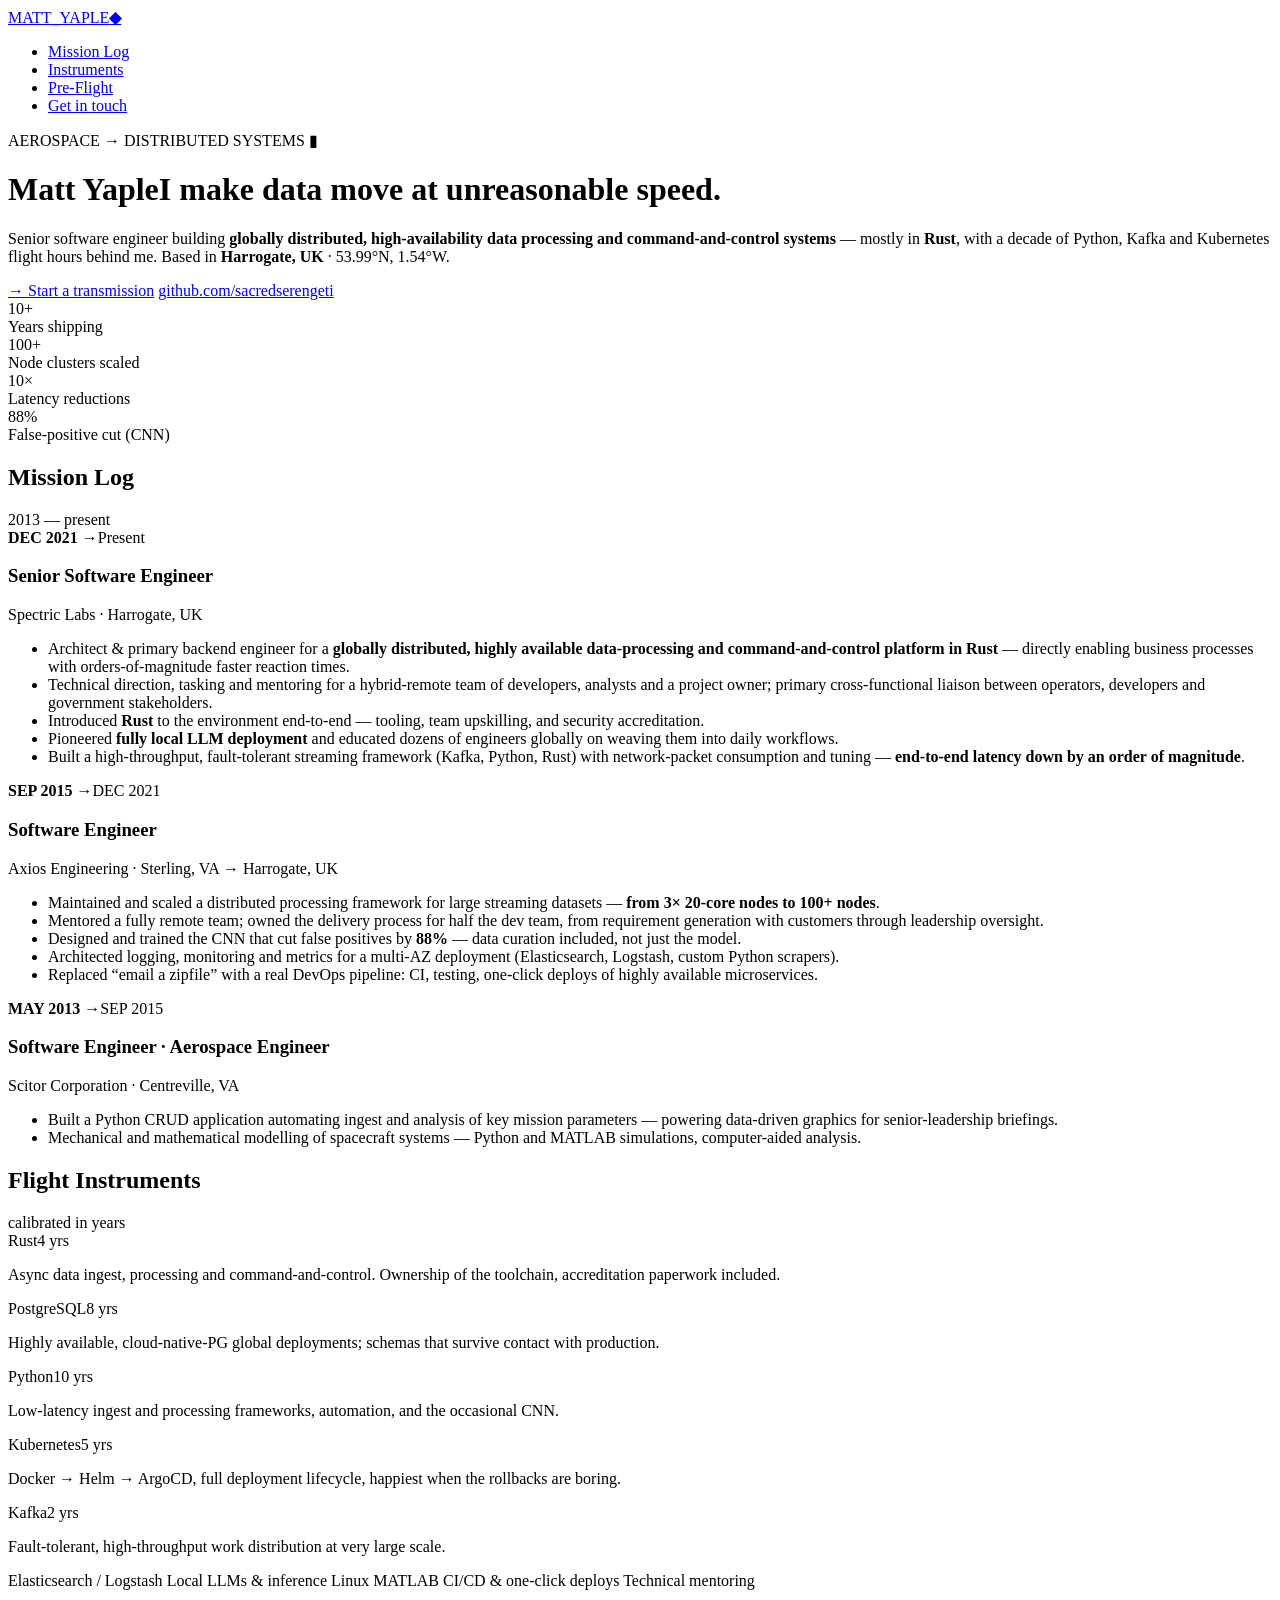
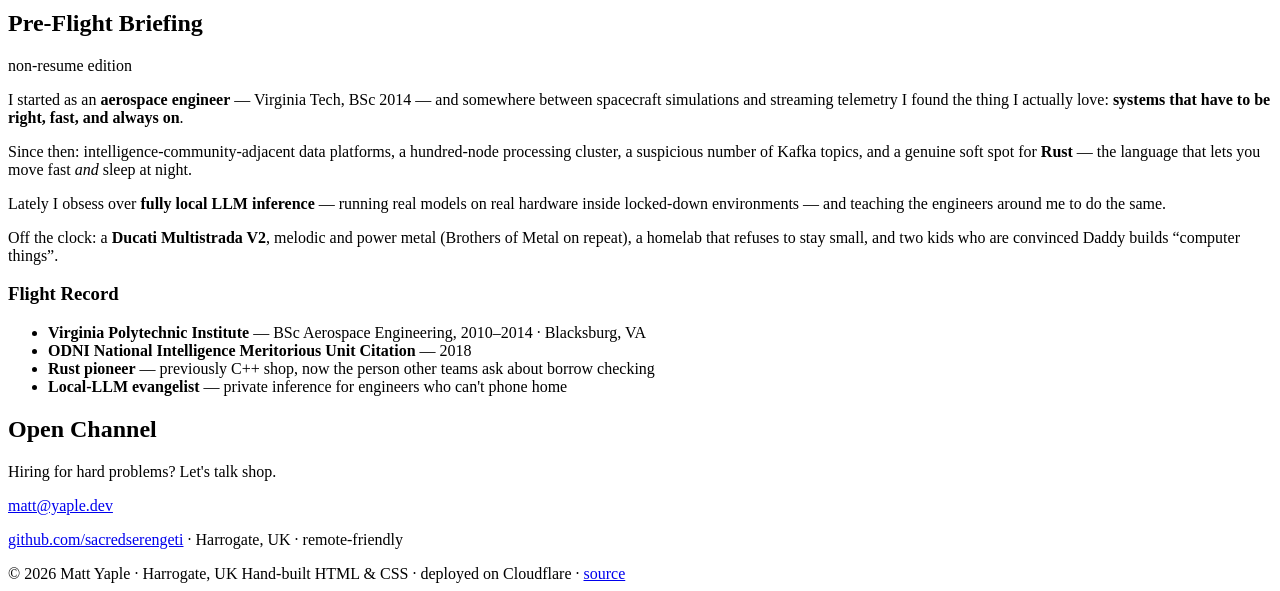
==== site/index.html @ 5a9ed224 "Personal site: single-page static site, Workers static assets deploy" ====
<!DOCTYPE html>
<html lang="en">
<head>
<meta charset="utf-8" />
<meta name="viewport" content="width=device-width, initial-scale=1" />
<title>Matt Yaple — Senior Software Engineer · Distributed Systems &amp; Rust</title>
<meta name="description" content="Matt Yaple — senior software engineer in Harrogate, UK. Ten-plus years building high-throughput, fault-tolerant data and command-and-control systems in Rust, Python and Kafka. Aerospace engineer by training, systems engineer by obsession." />
<link rel="canonical" href="https://matt.yaple.dev/" />
<meta property="og:title" content="Matt Yaple — Senior Software Engineer" />
<meta property="og:description" content="Rust, Kafka and very fast data pipelines. Aerospace-trained, systems-obsessed, based in Harrogate, UK." />
<meta property="og:type" content="website" />
<meta property="og:url" content="https://matt.yaple.dev/" />
<meta name="theme-color" content="#0b1020" />
<link rel="icon" type="image/svg+xml" href="/assets/favicon.svg" />
<link rel="stylesheet" href="/assets/styles.css" />
</head>
<body>
<div class="grid-bg" aria-hidden="true"></div>

<header class="nav">
  <div class="wrap">
    <a class="wordmark" href="/">MATT<b>_</b>YAPLE<b>◆</b></a>
    <nav aria-label="Sections">
      <ul class="nav-links">
        <li><a href="#log">Mission Log</a></li>
        <li><a href="#instruments">Instruments</a></li>
        <li><a href="#about">Pre-Flight</a></li>
        <li><a class="nav-cta" href="#contact">Get in touch</a></li>
      </ul>
    </nav>
  </div>
</header>

<main>
  <!-- ── HERO ───────────────────────────────────────── -->
  <div class="hero">
    <div class="wrap">
      <p class="eyebrow">AEROSPACE → DISTRIBUTED SYSTEMS <span class="blink">▮</span></p>
      <h1>Matt Yaple<span class="thin">I make data move at unreasonable speed.</span></h1>
      <p class="lede">
        Senior software engineer building <strong>globally distributed, high-availability data
        processing and command-and-control systems</strong> — mostly in <strong>Rust</strong>, with a
        decade of Python, Kafka and Kubernetes flight hours behind me. Based in
        <strong>Harrogate, UK</strong> · 53.99°N, 1.54°W.
      </p>
      <div class="cta-row">
        <a class="btn btn-primary" href="#contact">→ Start a transmission</a>
        <a class="btn btn-ghost" href="https://github.com/sacredserengeti" rel="me noopener">github.com/sacredserengeti</a>
      </div>
      <div class="telemetry" aria-label="Headline numbers">
        <div><div class="n">10+</div><div class="l">Years shipping</div></div>
        <div><div class="n">100+</div><div class="l">Node clusters scaled</div></div>
        <div><div class="n">10×</div><div class="l">Latency reductions</div></div>
        <div><div class="n">88%</div><div class="l">False-positive cut (CNN)</div></div>
      </div>
    </div>
  </div>

  <!-- ── MISSION LOG ────────────────────────────────── -->
  <section id="log" aria-labelledby="log-h">
    <div class="wrap">
      <div class="section-head">
        <h2 id="log-h">Mission Log</h2>
        <span class="section-note">2013 — present</span>
      </div>

      <article class="log-entry">
        <div class="log-date"><b>DEC 2021 →</b>Present</div>
        <div>
          <h3 class="log-role">Senior Software Engineer</h3>
          <p class="log-org">Spectric Labs <span>· Harrogate, UK</span></p>
          <ul class="tick">
            <li>Architect &amp; primary backend engineer for a <b>globally distributed, highly available data-processing and command-and-control platform in Rust</b> — directly enabling business processes with orders-of-magnitude faster reaction times.</li>
            <li>Technical direction, tasking and mentoring for a hybrid-remote team of developers, analysts and a project owner; primary cross-functional liaison between operators, developers and government stakeholders.</li>
            <li>Introduced <b>Rust</b> to the environment end-to-end — tooling, team upskilling, and security accreditation.</li>
            <li>Pioneered <b>fully local LLM deployment</b> and educated dozens of engineers globally on weaving them into daily workflows.</li>
            <li>Built a high-throughput, fault-tolerant streaming framework (Kafka, Python, Rust) with network-packet consumption and tuning — <b>end-to-end latency down by an order of magnitude</b>.</li>
          </ul>
        </div>
      </article>

      <article class="log-entry">
        <div class="log-date"><b>SEP 2015 →</b>DEC 2021</div>
        <div>
          <h3 class="log-role">Software Engineer</h3>
          <p class="log-org">Axios Engineering <span>· Sterling, VA → Harrogate, UK</span></p>
          <ul class="tick">
            <li>Maintained and scaled a distributed processing framework for large streaming datasets — <b>from 3× 20-core nodes to 100+ nodes</b>.</li>
            <li>Mentored a fully remote team; owned the delivery process for half the dev team, from requirement generation with customers through leadership oversight.</li>
            <li>Designed and trained the CNN that cut false positives by <b>88%</b> — data curation included, not just the model.</li>
            <li>Architected logging, monitoring and metrics for a multi-AZ deployment (Elasticsearch, Logstash, custom Python scrapers).</li>
            <li>Replaced “email a zipfile” with a real DevOps pipeline: CI, testing, one-click deploys of highly available microservices.</li>
          </ul>
        </div>
      </article>

      <article class="log-entry">
        <div class="log-date"><b>MAY 2013 →</b>SEP 2015</div>
        <div>
          <h3 class="log-role">Software Engineer · Aerospace Engineer</h3>
          <p class="log-org">Scitor Corporation <span>· Centreville, VA</span></p>
          <ul class="tick">
            <li>Built a Python CRUD application automating ingest and analysis of key mission parameters — powering data-driven graphics for senior-leadership briefings.</li>
            <li>Mechanical and mathematical modelling of spacecraft systems — Python and MATLAB simulations, computer-aided analysis.</li>
          </ul>
        </div>
      </article>
    </div>
  </section>

  <!-- ── INSTRUMENTS ────────────────────────────────── -->
  <section id="instruments" aria-labelledby="inst-h">
    <div class="wrap">
      <div class="section-head">
        <h2 id="inst-h">Flight Instruments</h2>
        <span class="section-note">calibrated in years</span>
      </div>
      <div class="instruments">
        <div class="instrument">
          <div class="instrument-top"><span class="instrument-name">Rust</span><span class="instrument-yrs">4 yrs</span></div>
          <div class="bar"><i style="width:70%"></i></div>
          <p>Async data ingest, processing and command-and-control. Ownership of the toolchain, accreditation paperwork included.</p>
        </div>
        <div class="instrument">
          <div class="instrument-top"><span class="instrument-name">PostgreSQL</span><span class="instrument-yrs">8 yrs</span></div>
          <div class="bar"><i style="width:88%"></i></div>
          <p>Highly available, cloud-native-PG global deployments; schemas that survive contact with production.</p>
        </div>
        <div class="instrument">
          <div class="instrument-top"><span class="instrument-name">Python</span><span class="instrument-yrs">10 yrs</span></div>
          <div class="bar"><i style="width:100%"></i></div>
          <p>Low-latency ingest and processing frameworks, automation, and the occasional CNN.</p>
        </div>
        <div class="instrument">
          <div class="instrument-top"><span class="instrument-name">Kubernetes</span><span class="instrument-yrs">5 yrs</span></div>
          <div class="bar"><i style="width:62%"></i></div>
          <p>Docker → Helm → ArgoCD, full deployment lifecycle, happiest when the rollbacks are boring.</p>
        </div>
        <div class="instrument">
          <div class="instrument-top"><span class="instrument-name">Kafka</span><span class="instrument-yrs">2 yrs</span></div>
          <div class="bar"><i style="width:45%"></i></div>
          <p>Fault-tolerant, high-throughput work distribution at very large scale.</p>
        </div>
      </div>
      <div class="chips" aria-label="Also in the toolbox">
        <span class="chip">Elasticsearch / Logstash</span>
        <span class="chip">Local LLMs &amp; inference</span>
        <span class="chip">Linux</span>
        <span class="chip">MATLAB</span>
        <span class="chip">CI/CD &amp; one-click deploys</span>
        <span class="chip">Technical mentoring</span>
      </div>
    </div>
  </section>

  <!-- ── PRE-FLIGHT / ABOUT ─────────────────────────── -->
  <section id="about" aria-labelledby="about-h">
    <div class="wrap">
      <div class="section-head">
        <h2 id="about-h">Pre-Flight Briefing</h2>
        <span class="section-note">non-resume edition</span>
      </div>
      <div class="about-grid">
        <div class="about-copy">
          <p>I started as an <strong>aerospace engineer</strong> — Virginia Tech, BSc 2014 — and somewhere between spacecraft simulations and streaming telemetry I found the thing I actually love: <strong>systems that have to be right, fast, and always on</strong>.</p>
          <p>Since then: intelligence-community-adjacent data platforms, a hundred-node processing cluster, a suspicious number of Kafka topics, and a genuine soft spot for <strong>Rust</strong> — the language that lets you move fast <em>and</em> sleep at night.</p>
          <p>Lately I obsess over <strong>fully local LLM inference</strong> — running real models on real hardware inside locked-down environments — and teaching the engineers around me to do the same.</p>
          <p>Off the clock: a <strong>Ducati Multistrada V2</strong>, melodic and power metal (Brothers of Metal on repeat), a homelab that refuses to stay small, and two kids who are convinced Daddy builds “computer things”.</p>
        </div>
        <aside class="panel" aria-label="Education and honours">
          <h3>Flight Record</h3>
          <ul>
            <li><b>Virginia Polytechnic Institute</b> — BSc Aerospace Engineering, 2010–2014 · Blacksburg, VA</li>
            <li><b>ODNI National Intelligence Meritorious Unit Citation</b> — 2018</li>
            <li><b>Rust pioneer</b> — previously C++ shop, now the person other teams ask about borrow checking</li>
            <li><b>Local-LLM evangelist</b> — private inference for engineers who can't phone home</li>
          </ul>
        </aside>
      </div>
    </div>
  </section>

  <!-- ── CONTACT ────────────────────────────────────── -->
  <section id="contact" class="contact" aria-labelledby="contact-h">
    <div class="wrap">
      <h2 id="contact-h">Open Channel</h2>
      <p class="big">Hiring for hard problems? Let's talk shop.</p>
      <a class="mail" href="mailto:matt@yaple.dev">matt@yaple.dev</a>
      <p class="contact-links">
        <a href="https://github.com/sacredserengeti" rel="me noopener">github.com/sacredserengeti</a>
        · Harrogate, UK · remote-friendly
      </p>
    </div>
  </section>
</main>

<footer>
  <div class="wrap">
    <span>© <span id="yr">2026</span> Matt Yaple · Harrogate, UK</span>
    <span>Hand-built HTML &amp; CSS · deployed on Cloudflare · <a href="https://github.com/sacredserengeti/matt-yaple-dev" rel="noopener">source</a></span>
  </div>
</footer>
<script>
  document.getElementById('yr').textContent = new Date().getFullYear();
</script>
</body>
</html>
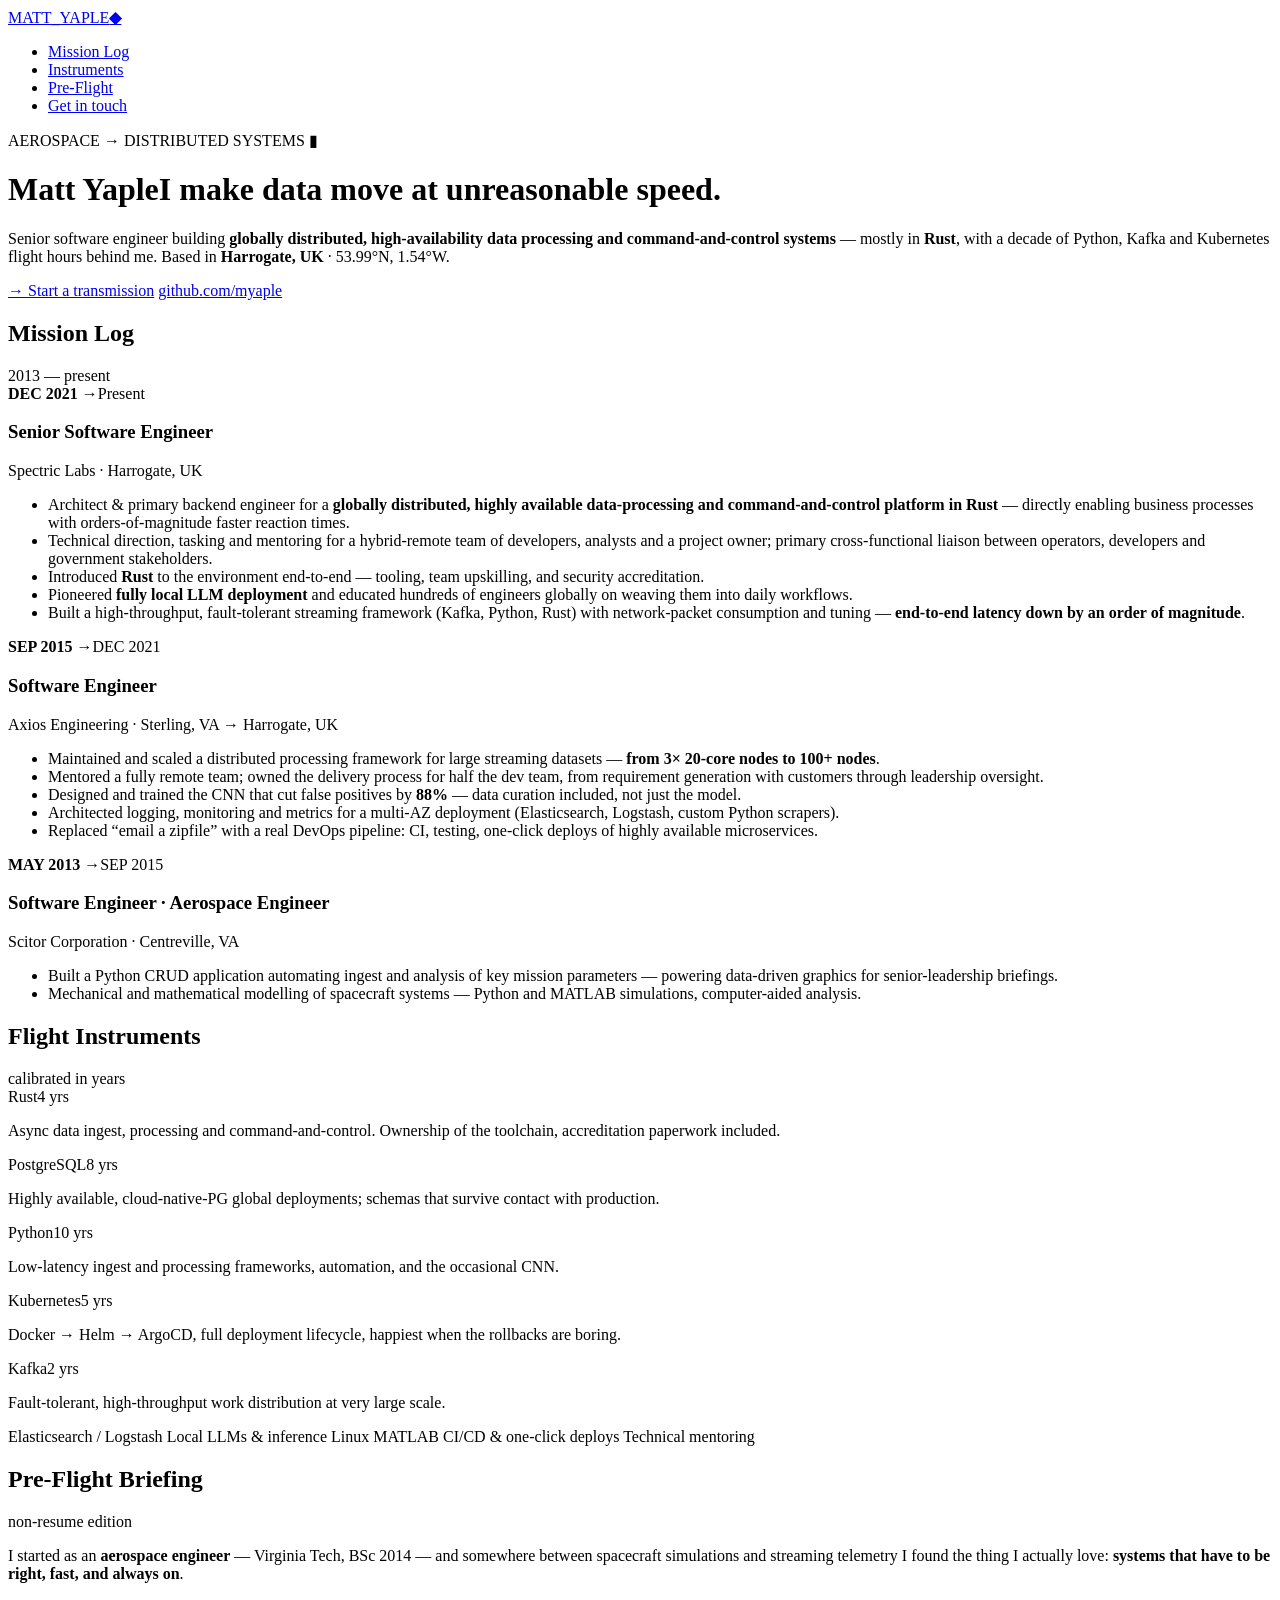
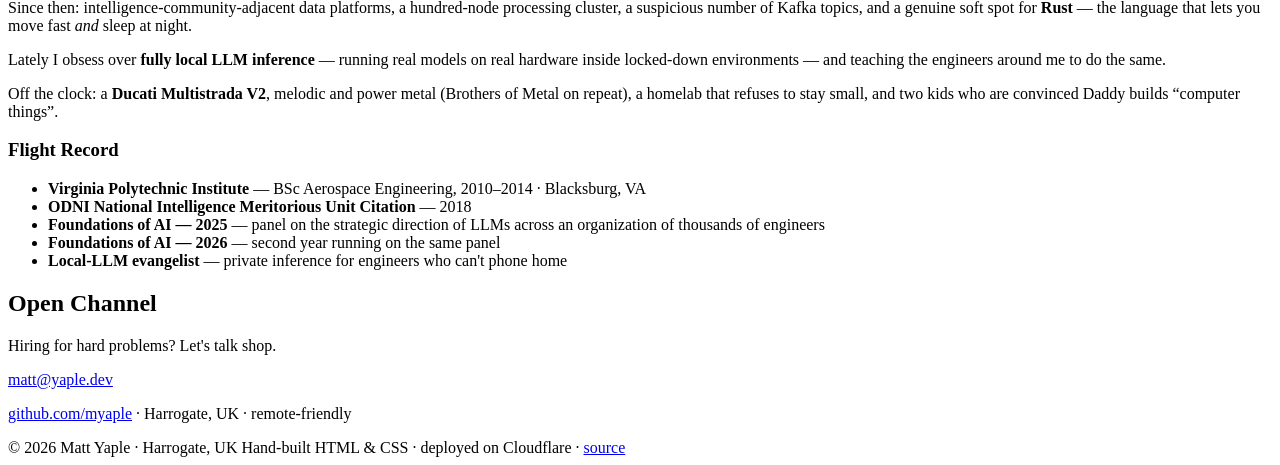
==== commit 79cacdaa: "Content refresh: hundreds of engineers, Foundations of AI panels 2025/2026, drop headline-stats stri" ====
--- a/site/index.html
+++ b/site/index.html
@@ -45,13 +45,7 @@
       </p>
       <div class="cta-row">
         <a class="btn btn-primary" href="#contact">→ Start a transmission</a>
-        <a class="btn btn-ghost" href="https://github.com/sacredserengeti" rel="me noopener">github.com/sacredserengeti</a>
-      </div>
-      <div class="telemetry" aria-label="Headline numbers">
-        <div><div class="n">10+</div><div class="l">Years shipping</div></div>
-        <div><div class="n">100+</div><div class="l">Node clusters scaled</div></div>
-        <div><div class="n">10×</div><div class="l">Latency reductions</div></div>
-        <div><div class="n">88%</div><div class="l">False-positive cut (CNN)</div></div>
+        <a class="btn btn-ghost" href="https://github.com/myaple" rel="me noopener">github.com/myaple</a>
       </div>
     </div>
   </div>
@@ -73,7 +67,7 @@
             <li>Architect &amp; primary backend engineer for a <b>globally distributed, highly available data-processing and command-and-control platform in Rust</b> — directly enabling business processes with orders-of-magnitude faster reaction times.</li>
             <li>Technical direction, tasking and mentoring for a hybrid-remote team of developers, analysts and a project owner; primary cross-functional liaison between operators, developers and government stakeholders.</li>
             <li>Introduced <b>Rust</b> to the environment end-to-end — tooling, team upskilling, and security accreditation.</li>
-            <li>Pioneered <b>fully local LLM deployment</b> and educated dozens of engineers globally on weaving them into daily workflows.</li>
+            <li>Pioneered <b>fully local LLM deployment</b> and educated hundreds of engineers globally on weaving them into daily workflows.</li>
             <li>Built a high-throughput, fault-tolerant streaming framework (Kafka, Python, Rust) with network-packet consumption and tuning — <b>end-to-end latency down by an order of magnitude</b>.</li>
           </ul>
         </div>
@@ -172,7 +166,8 @@
           <ul>
             <li><b>Virginia Polytechnic Institute</b> — BSc Aerospace Engineering, 2010–2014 · Blacksburg, VA</li>
             <li><b>ODNI National Intelligence Meritorious Unit Citation</b> — 2018</li>
-            <li><b>Rust pioneer</b> — previously C++ shop, now the person other teams ask about borrow checking</li>
+            <li><b>Foundations of AI — 2025</b> — panel on the strategic direction of LLMs across an organization of thousands of engineers</li>
+            <li><b>Foundations of AI — 2026</b> — second year running on the same panel</li>
             <li><b>Local-LLM evangelist</b> — private inference for engineers who can't phone home</li>
           </ul>
         </aside>
@@ -187,7 +182,7 @@
       <p class="big">Hiring for hard problems? Let's talk shop.</p>
       <a class="mail" href="mailto:matt@yaple.dev">matt@yaple.dev</a>
       <p class="contact-links">
-        <a href="https://github.com/sacredserengeti" rel="me noopener">github.com/sacredserengeti</a>
+        <a href="https://github.com/myaple" rel="me noopener">github.com/myaple</a>
         · Harrogate, UK · remote-friendly
       </p>
     </div>
@@ -197,7 +192,7 @@
 <footer>
   <div class="wrap">
     <span>© <span id="yr">2026</span> Matt Yaple · Harrogate, UK</span>
-    <span>Hand-built HTML &amp; CSS · deployed on Cloudflare · <a href="https://github.com/sacredserengeti/matt-yaple-dev" rel="noopener">source</a></span>
+    <span>Hand-built HTML &amp; CSS · deployed on Cloudflare · <a href="https://github.com/myaple/matt-yaple-dev" rel="noopener">source</a></span>
   </div>
 </footer>
 <script>
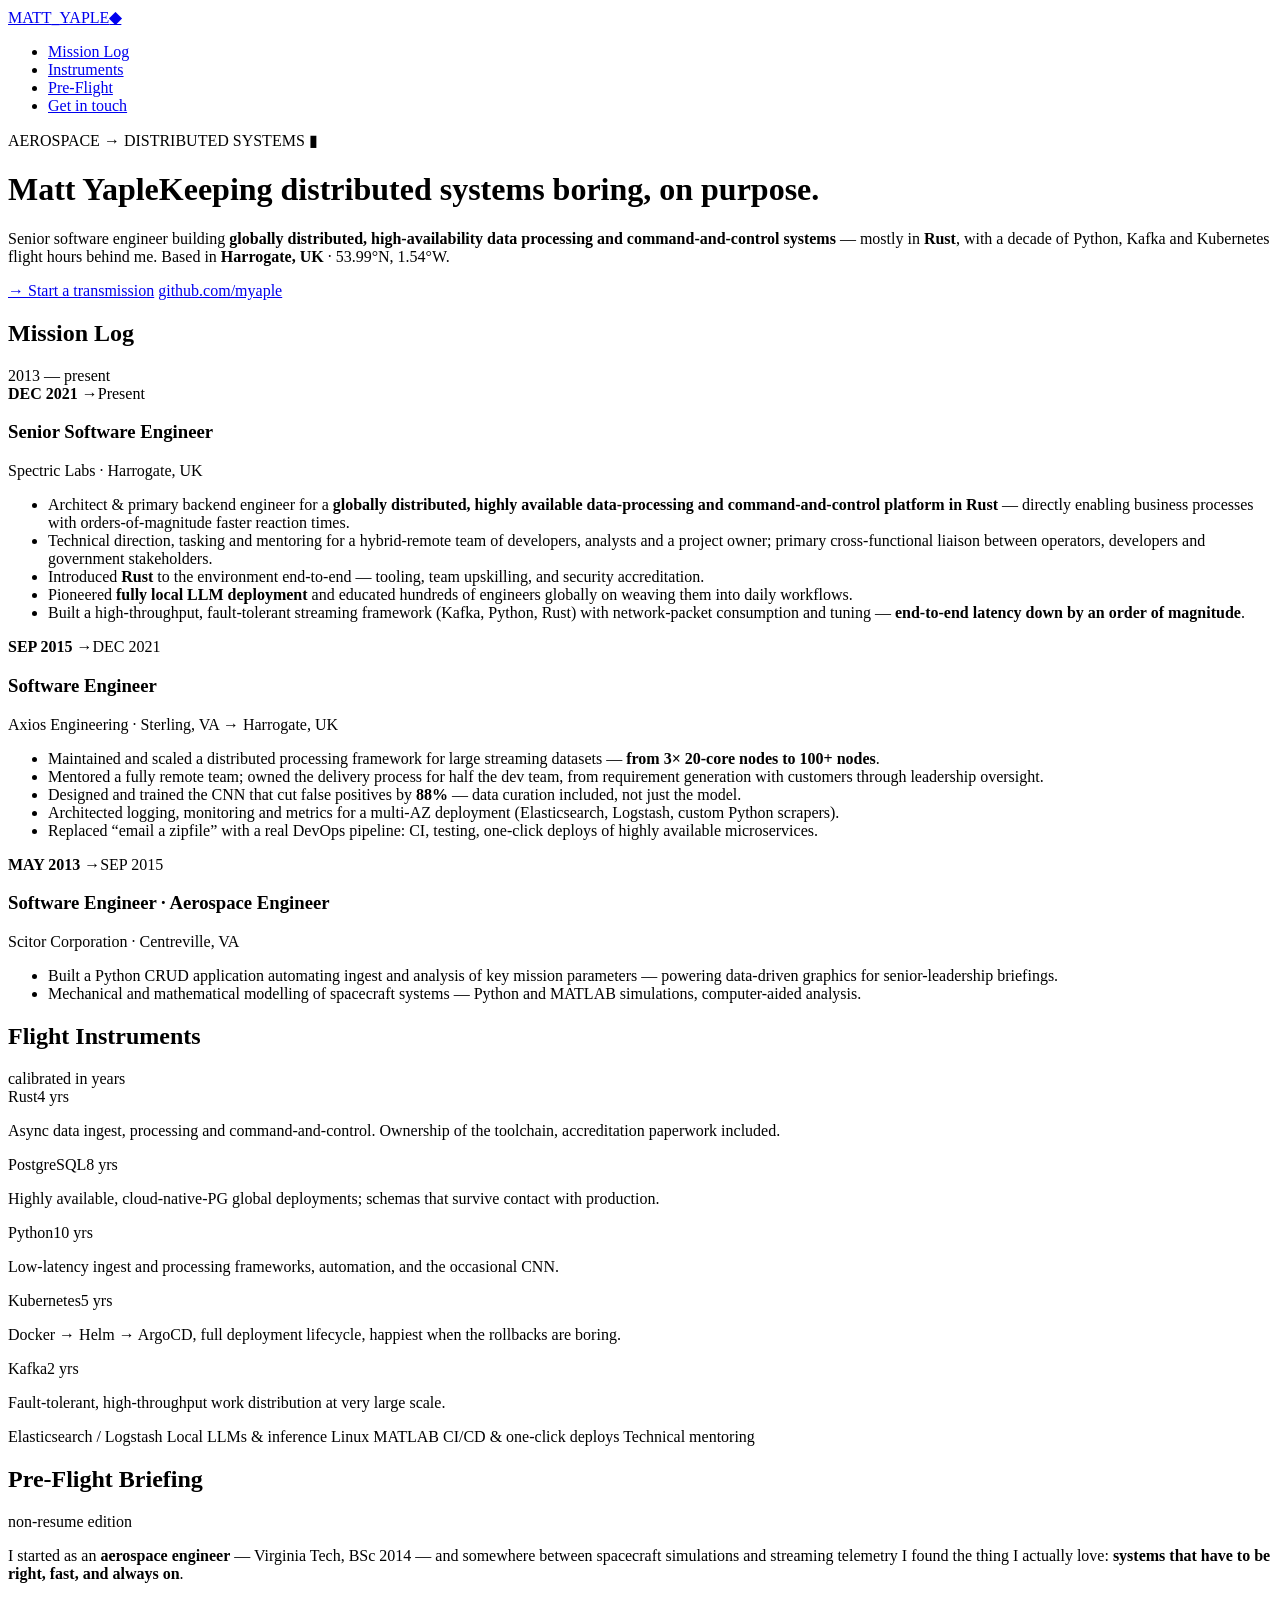
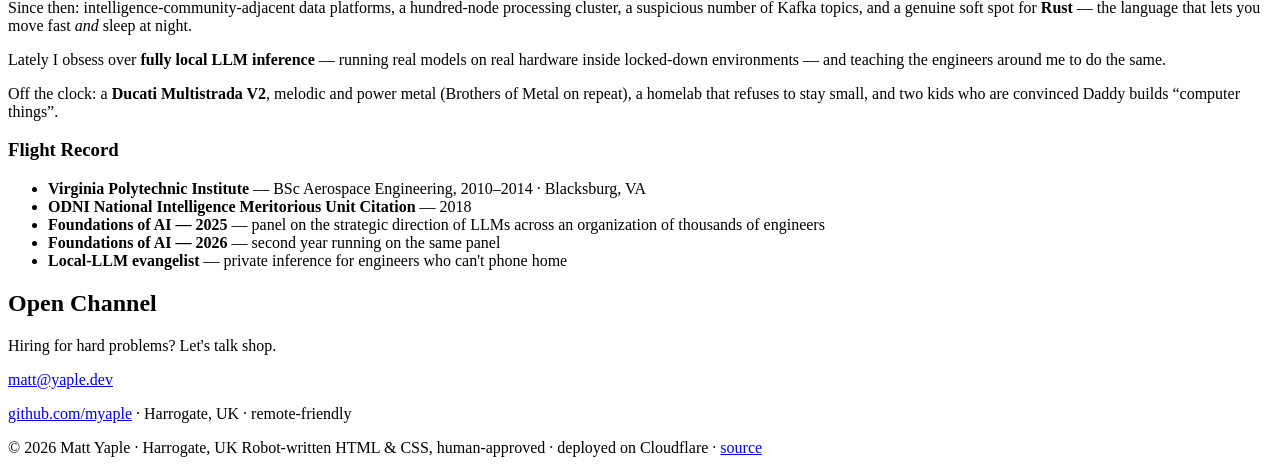
==== commit c0a687f3: "New tagline, footer credits the robot - Tagline: 'I make data move at unreasonable speed' -> 'Keepin" ====
--- a/site/index.html
+++ b/site/index.html
@@ -36,7 +36,7 @@
   <div class="hero">
     <div class="wrap">
       <p class="eyebrow">AEROSPACE → DISTRIBUTED SYSTEMS <span class="blink">▮</span></p>
-      <h1>Matt Yaple<span class="thin">I make data move at unreasonable speed.</span></h1>
+      <h1>Matt Yaple<span class="thin">Keeping distributed systems boring, on purpose.</span></h1>
       <p class="lede">
         Senior software engineer building <strong>globally distributed, high-availability data
         processing and command-and-control systems</strong> — mostly in <strong>Rust</strong>, with a
@@ -192,7 +192,7 @@
 <footer>
   <div class="wrap">
     <span>© <span id="yr">2026</span> Matt Yaple · Harrogate, UK</span>
-    <span>Hand-built HTML &amp; CSS · deployed on Cloudflare · <a href="https://github.com/myaple/matt-yaple-dev" rel="noopener">source</a></span>
+    <span>Robot-written HTML &amp; CSS, human-approved · deployed on Cloudflare · <a href="https://github.com/myaple/matt-yaple-dev" rel="noopener">source</a></span>
   </div>
 </footer>
 <script>
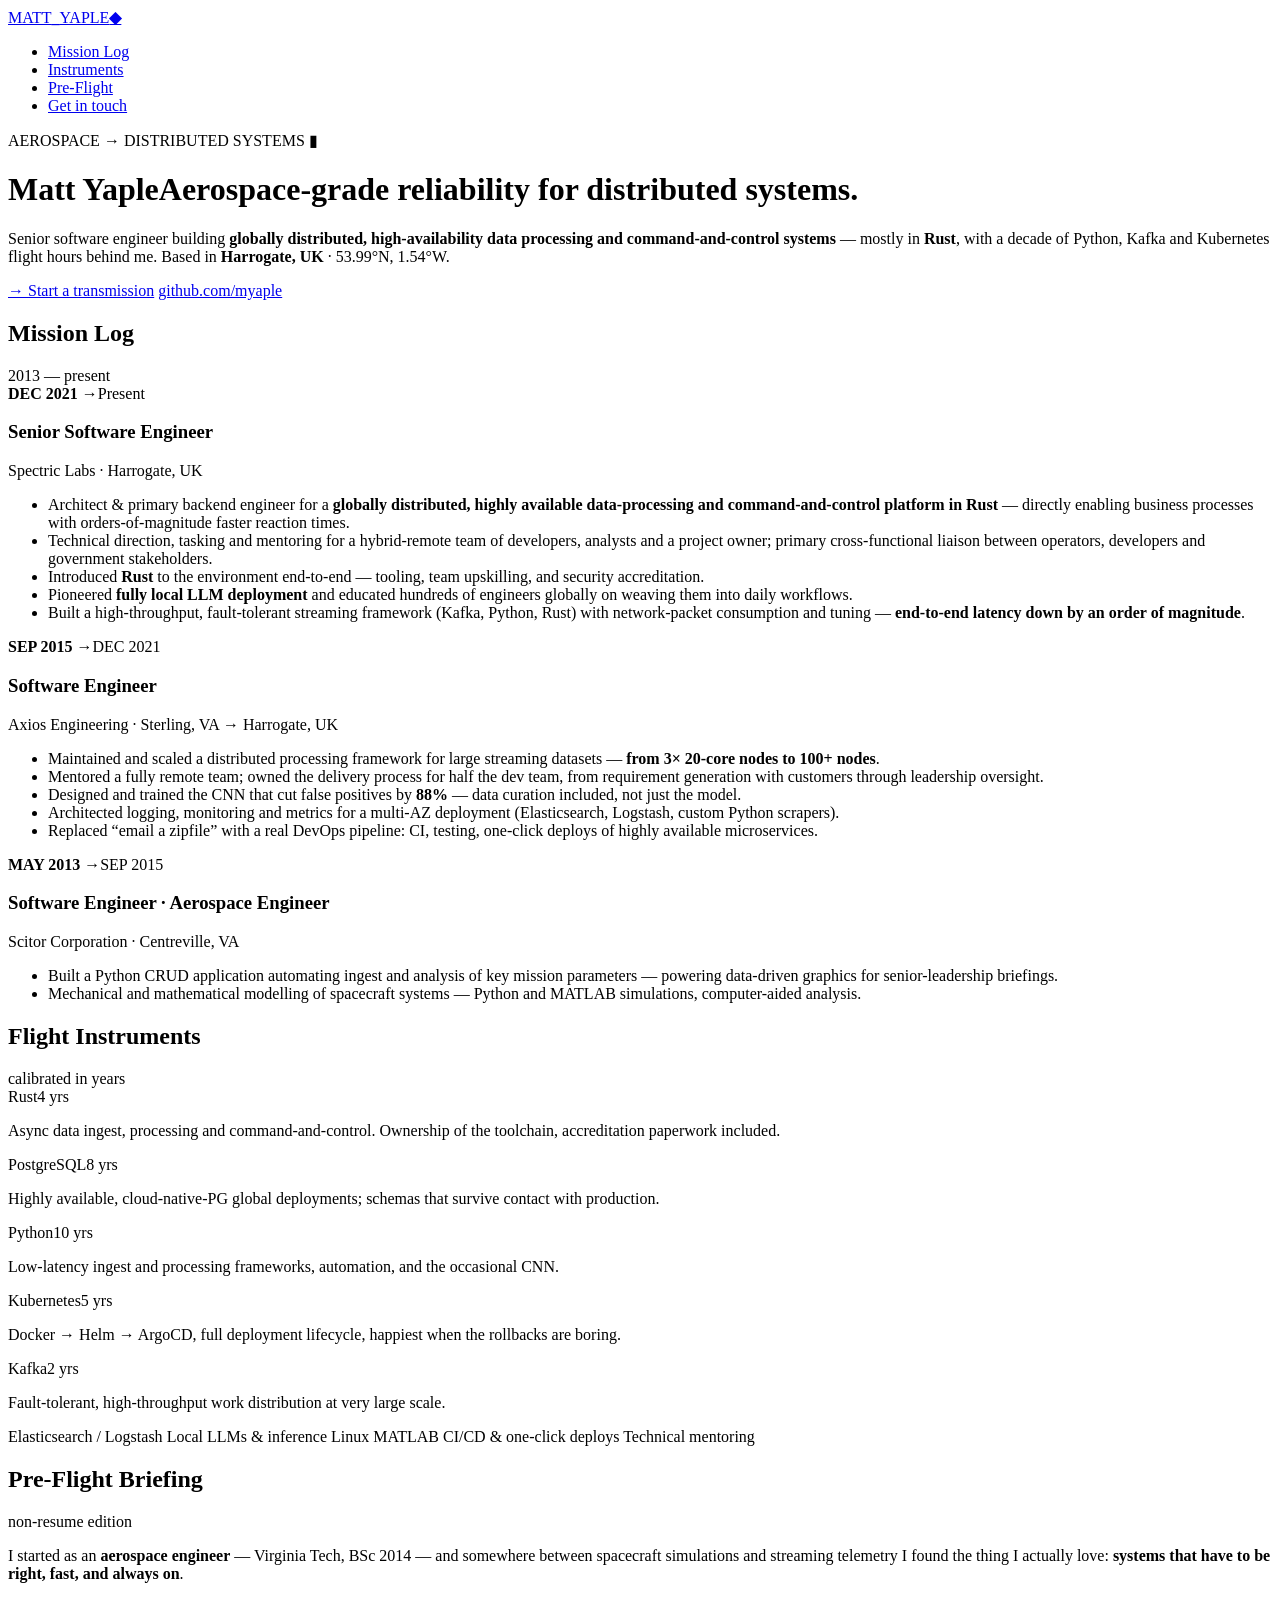
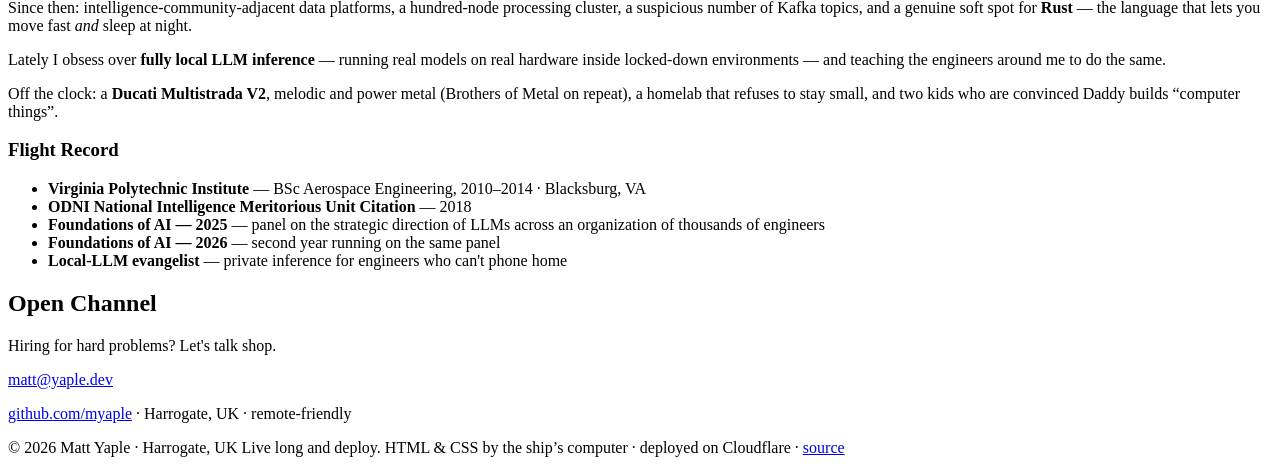
==== commit 40fd7a25: "Tagline: aerospace-grade reliability; footer: live long and deploy" ====
--- a/site/index.html
+++ b/site/index.html
@@ -36,7 +36,7 @@
   <div class="hero">
     <div class="wrap">
       <p class="eyebrow">AEROSPACE → DISTRIBUTED SYSTEMS <span class="blink">▮</span></p>
-      <h1>Matt Yaple<span class="thin">Keeping distributed systems boring, on purpose.</span></h1>
+      <h1>Matt Yaple<span class="thin">Aerospace-grade reliability for distributed systems.</span></h1>
       <p class="lede">
         Senior software engineer building <strong>globally distributed, high-availability data
         processing and command-and-control systems</strong> — mostly in <strong>Rust</strong>, with a
@@ -192,7 +192,7 @@
 <footer>
   <div class="wrap">
     <span>© <span id="yr">2026</span> Matt Yaple · Harrogate, UK</span>
-    <span>Robot-written HTML &amp; CSS, human-approved · deployed on Cloudflare · <a href="https://github.com/myaple/matt-yaple-dev" rel="noopener">source</a></span>
+    <span>Live long and deploy. HTML &amp; CSS by the ship&rsquo;s computer · deployed on Cloudflare · <a href="https://github.com/myaple/matt-yaple-dev" rel="noopener">source</a></span>
   </div>
 </footer>
 <script>
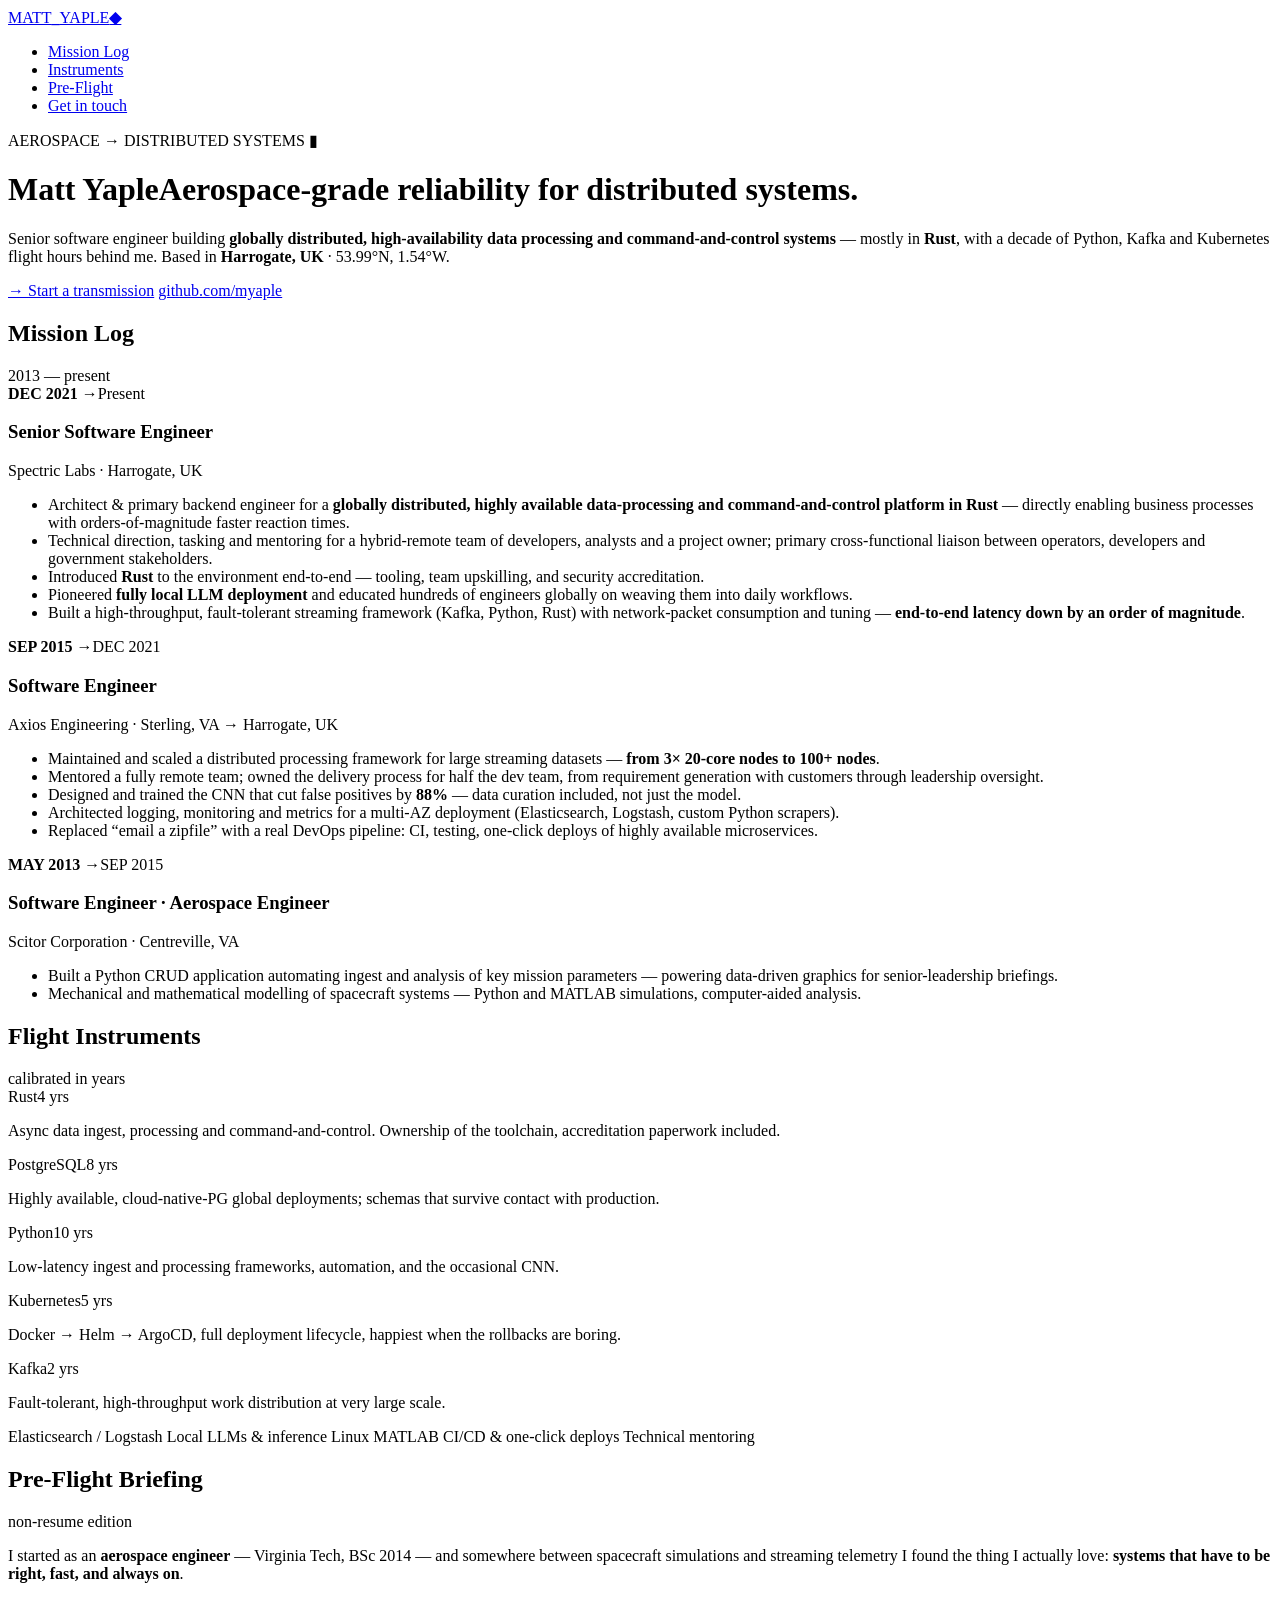
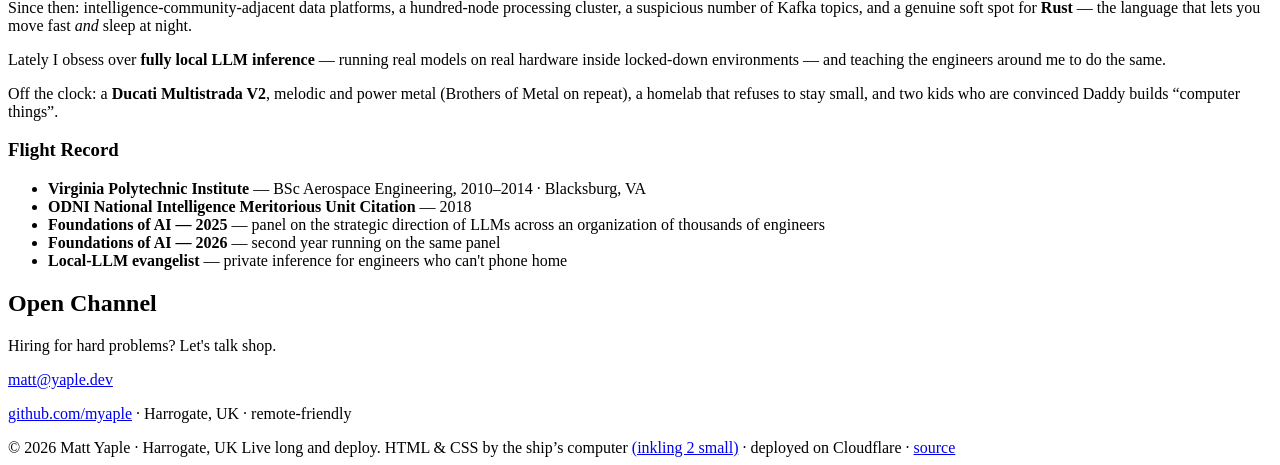
==== commit b1dda688: "Add /computer: LCARS ship's-computer log of the build session Footer now credits the ship's computer" ====
--- a/site/index.html
+++ b/site/index.html
@@ -192,7 +192,7 @@
 <footer>
   <div class="wrap">
     <span>© <span id="yr">2026</span> Matt Yaple · Harrogate, UK</span>
-    <span>Live long and deploy. HTML &amp; CSS by the ship&rsquo;s computer · deployed on Cloudflare · <a href="https://github.com/myaple/matt-yaple-dev" rel="noopener">source</a></span>
+    <span>Live long and deploy. HTML &amp; CSS by the ship&rsquo;s computer <a href="/computer" rel="noopener">(inkling 2 small)</a> · deployed on Cloudflare · <a href="https://github.com/myaple/matt-yaple-dev" rel="noopener">source</a></span>
   </div>
 </footer>
 <script>
